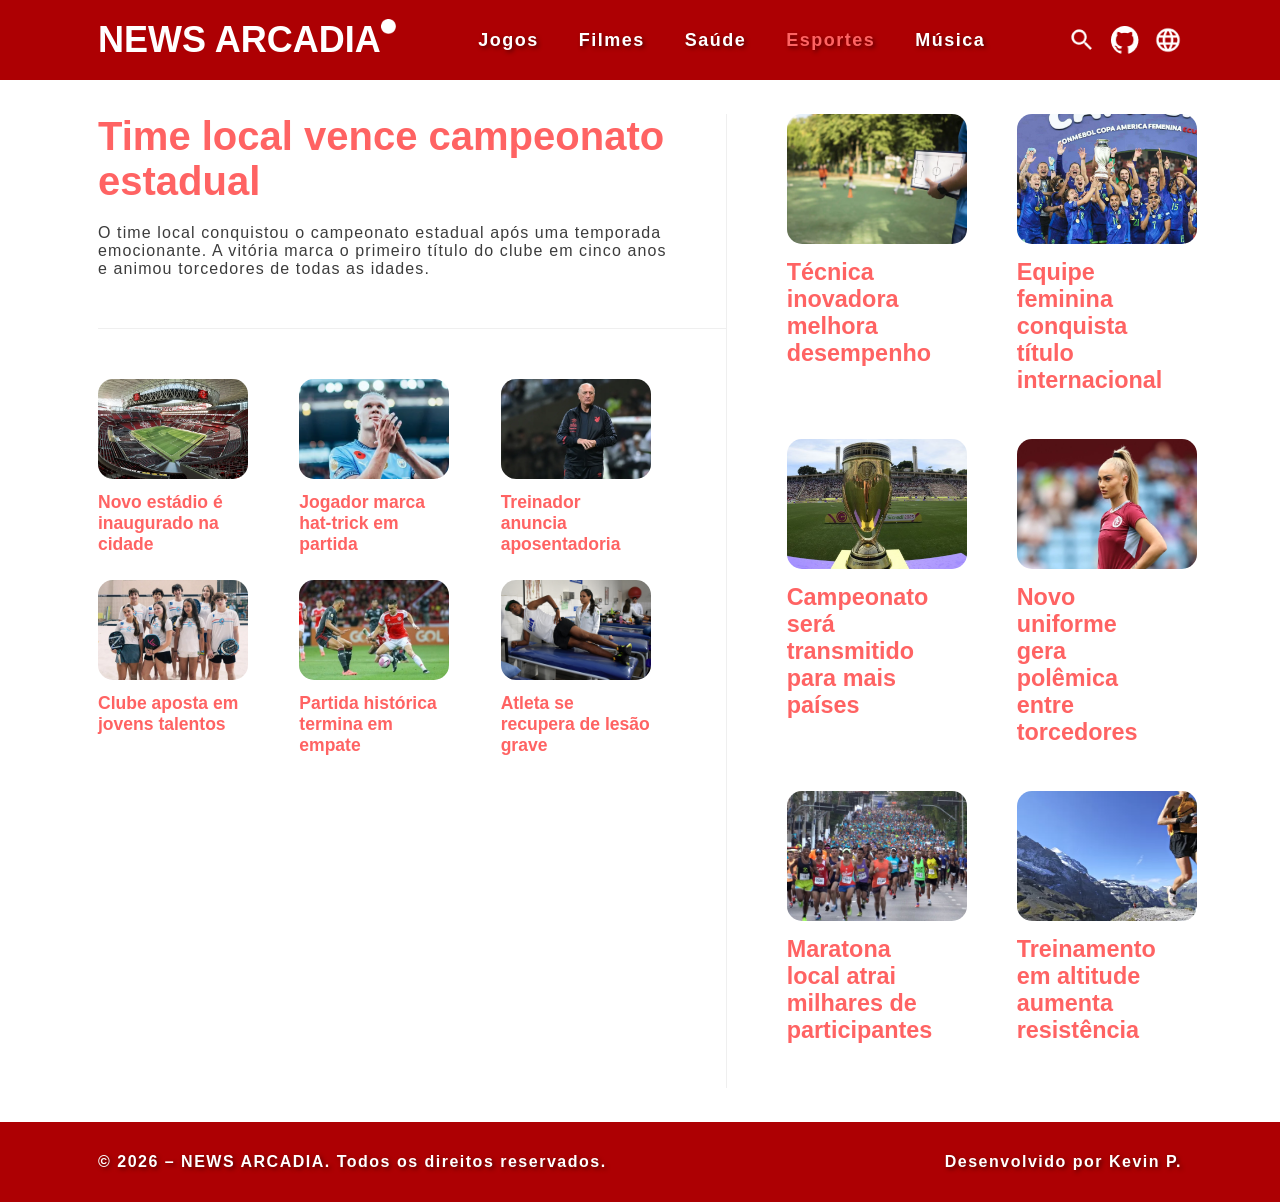
==== esportes.html @ 71076364 "Site pré-concluído Conectei a página index.html com todas as outras, na qual todas as categorias pos" ====
<!DOCTYPE html>
<html lang="pt-br">

<head>
    <meta charset="UTF-8">
    <meta name="viewport" content="width=device-width, initial-scale=1.0">
    <title>Esportes</title>
    <link rel="stylesheet" href="style.css">
    <link rel="stylesheet" href="esportes.css">
    <link rel="icon" type="image/png" href="./imagens/logo.webp">
</head>

<body>
    <header>
        <a href="./index.html">
            <div class="logo">
                <h1>NEWS ARCADIA</h1>
                <img src="./imagens/Ellipse 1.png" alt="Lua da logo do NEWS ARCADIA">
            </div>
        </a>
        <nav>
            <a href="./jogos.html">Jogos</a>
            <a href="./filmes.html">Filmes</a>
            <a href="./saude.html">Saúde</a>
            <a href="#">Esportes</a>
            <a href="./musica.html">Música</a>
        </nav>
        <div class="icones">
            <img src="./imagens/ic_baseline-search.png" alt="Lupa">
            <img src="./imagens/Vector.png" alt="Github">
            <img src="./imagens/material-symbols_language.png" alt="Globo">
        </div>
    </header>
    <main>
        <section>
            <article id="noticia-principal">
                <h2 class="esportes">Time local vence campeonato estadual</h2>
                <p>O time local conquistou o campeonato estadual após uma temporada emocionante. A vitória marca o
                    primeiro título do clube em cinco anos e animou torcedores de todas as idades.</p>
            </article>
            <div>
                <article>
                    <img src="./imagens/novo-estadio-flamengo-aspect-ratio-512-320.webp" alt="Estádio de futebol">
                    <h3 class="esportes">Novo estádio é inaugurado na cidade</h3>
                </article>
                <article>
                    <img src="./imagens/haaland-manchester-city-southampton-premier-league-e1729960691756.webp" alt="Jogador batendo palma">
                    <h3 class="esportes">Jogador marca hat-trick em partida</h3>
                </article>
                <article>
                    <img src="./imagens/felipao-5-1-.webp"
                        alt="Treinador de futebol">
                    <h3 class="esportes">Treinador anuncia aposentadoria</h3>
                </article>
            </div>
            <div>
                <article>
                    <img src="./imagens/1000353685-1000x600.webp" alt="Clube de futebol">
                    <h3 class="esportes">Clube aposta em jovens talentos</h3>
                </article>
                <article>
                    <img src="./imagens/cr69AND5NQeYy9abjDPeiqFKsO7JGijbdAUSHlBV.jpg" alt="Partida de futebol">
                    <h3 class="esportes">Partida histórica termina em empate</h3>
                </article>
                <article>
                    <img src="./imagens/sdfds.jpg"
                        alt="Atleta numa maca">
                    <h3 class="esportes">Atleta se recupera de lesão grave</h3>
                </article>
            </div>
        </section>
        <section>
            <div>
                <article>
                    <img src="./imagens/escolinha-de-futebol.webp" alt="Futebol">
                    <h3 class="esportes">Técnica inovadora melhora desempenho</h3>
                </article>
                <article>
                    <img src="./imagens/54696106578_e464baeb89_k-1-1-2-1-1.jpg" alt="Equipe feminina">
                    <h3 class="esportes">Equipe feminina conquista título internacional</h3>
                </article>
            </div>
            <div>
                <article>
                    <img src="./imagens/r1601617_1296x518_5-2.jpg" alt="Estádio de futebol">
                    <h3 class="esportes">Campeonato será transmitido para mais países</h3>
                </article>
                <article>
                    <img src="./imagens/uniforme-do-aston-villa-gruda-no-corpo-e-causa-constrangimento-para-jogadoras-1696519563088_v2_4x3.jpg" alt="Uniforme polêmico">
                    <h3 class="esportes">Novo uniforme gera polêmica entre torcedores</h3>
                </article>
            </div>
            <div>
                <article>
                    <img src="./imagens/maratona.jpg" alt="Maratona">
                    <h3 class="esportes">Maratona local atrai milhares de participantes</h3>
                </article>
                <article>
                    <img src="./imagens/135630984.webp" alt="Mulher correndo em lugar alto">
                    <h3 class="esportes">Treinamento em altitude aumenta resistência</h3>
                </article>
            </div>
        </section>

    </main>
    <footer>
        <p>© 2026 – NEWS ARCADIA. Todos os direitos reservados.</p>
        <p>Desenvolvido por Kevin P.</p>
    </footer>
</body>

</html>
---- style.css ----
* {
    margin: 0;
    padding: 0;
    font-family: 'Franklin Gothic Medium', 'Arial Narrow', Arial, sans-serif;
    box-sizing: border-box;
}

header {
    display: flex;
    height: 80px;
    justify-content: space-between;
    align-items: center;
    padding-left: 98px;
    padding-right: 98px;
}

header nav {
    display: flex;
    gap: 40px;
    font-weight: 800;
    font-size: 18px;
}

header nav a:first-child:hover {
    color: #ACC5FC;
}

header nav a:nth-child(2):hover {
    color: #F38D08;
}

header nav a:nth-child(3):hover {
    color: #60FF73;
}

header nav a:nth-child(4):hover {
    color: #FF6363;
}

header nav a:nth-child(5):hover {
    color: #FF2291;
}

header a .logo {
    display: flex;
    font-size: 18px;
    letter-spacing: 0px;
}

header a .logo img {
    max-width: 15px;
    max-height: 15px;
}

header a {
    text-decoration: none;
    color: #fff;
}

.icones {
    display: flex;
    gap: 15px;
}

.icones img {
    max-width: 28px;
    max-height: 28px;
}

header,
footer {
    background-color: #6D6D6D;
    color: #fff;
}

footer {
    height: 80px;
    display: flex;
    align-items: center;
    justify-content: space-between;
    padding: 0px 98px;
    font-weight: bold;
    text-shadow: 2px 2px 4px rgba(0, 0, 0, 0.5);
    letter-spacing: 1.5px;
}

header nav a {
    color: #fff;
    transition: 0.5s;
    text-decoration: none;
    letter-spacing: 1.5px;
    text-shadow: 2px 2px 4px rgba(0, 0, 0, 0.5);
}

main section:first-child img {
    border-radius: 15px;
    width: 150px;
    height: 100px;
    object-fit: cover;
}

main section:nth-child(2) img {
    border-radius: 15px;
    width: 180px;
    height: 130px;
    object-fit: cover;
}

.musica {
    color: #D30DAF;
}

.saude {
    color: #68C874;
}

.esportes {
    color: #FF6363;
}

.jogos {
    color: #0026CE;
}

.filmes {
    color: #C77100;
}

main {
    padding: 34px 98px;
    display: flex;
}

main section:first-child {
    max-width: 58%;
    border-right: 1px #4f4f4f17 solid;
}

main section:first-child #noticia-principal {
    padding-bottom: 50px;
    padding-right: 50px;
    letter-spacing: 1.1px;
    border-bottom: 1px #4f4f4f17 solid;
    margin-bottom: 50px;
    color: #3C3C3C;
}

main section:first-child div article {
    font-size: 15px ;
    width: 100%;
}

main section:first-child div {
    gap: 12%;
    padding-bottom: 25px;
    padding-right: 50px;
}


main section:nth-child(2){
    width: 100%;
    padding-left: 60px;
    max-width: 40%;
    font-size: 20px;
    height: 100%;
}

main section:nth-child(2) div {
    gap: 80px;
    padding-bottom: 12%;
    height: 100%;
}

main section:first-child div {
    display: flex;
    margin-right: 150px
}

main section:first-child #noticia-principal h2 {
    margin-bottom: 20px;
    font-size: 40px;
    letter-spacing: 0px;
}

main section:nth-child(2) div {
    display: flex;
}

main section article h3 {
    margin-top: 10px ;
}

main section article {
    transition: 0.3s;
    width: 100%;
}

main section div article {
    max-width: 150px;

}
main section article:hover{
    transform: scale(1.02);
    cursor: pointer;
}
---- esportes.css ----
header, footer {
    background: #AD0003;
}

header nav a:nth-child(4) {
    color: #FF6363;
}
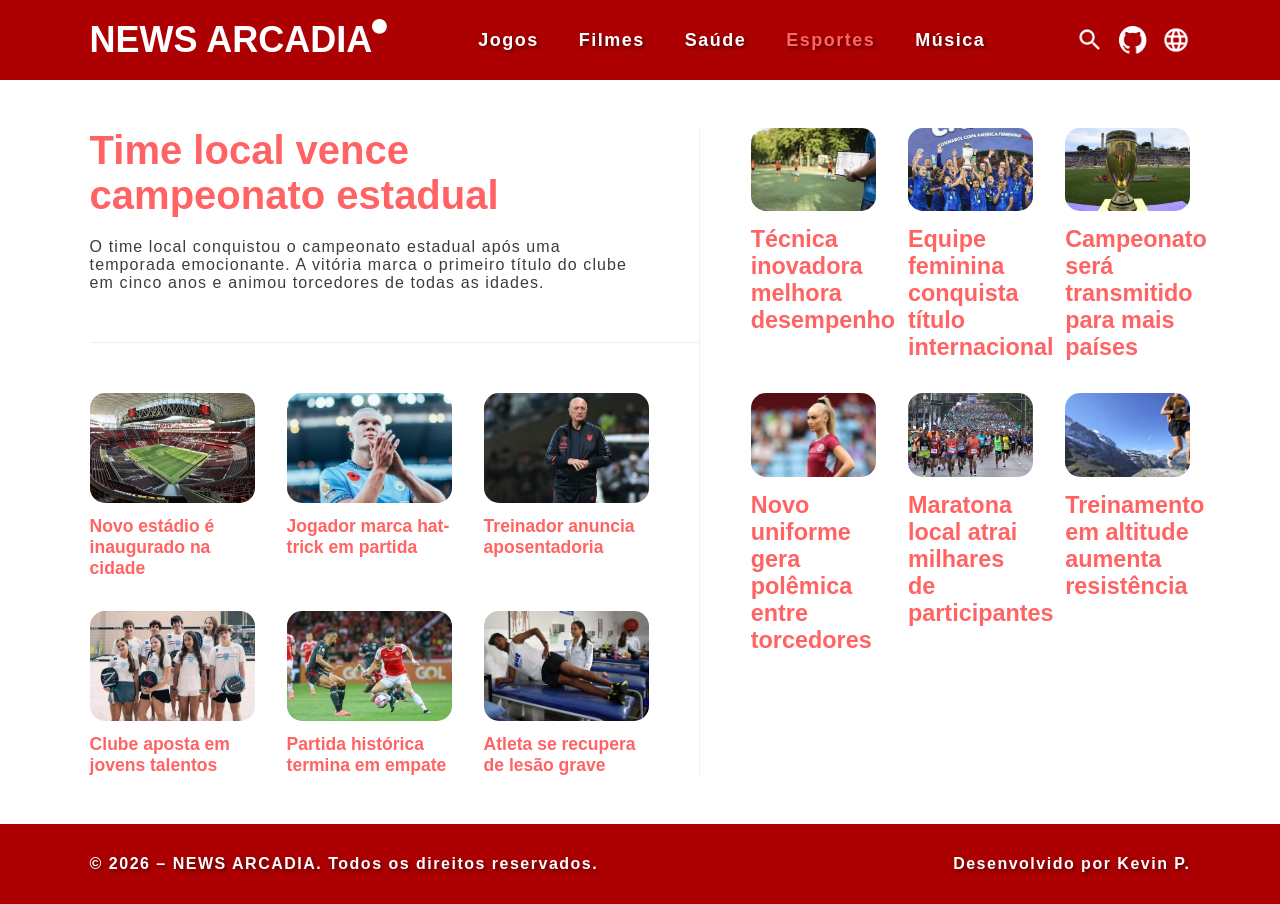
==== commit 15d795d7: "Responsividade finalizada A partir de CSS, media queries e mudança de display: flex pra display: gri" ====
--- a/esportes.html
+++ b/esportes.html
@@ -38,7 +38,7 @@
                 <p>O time local conquistou o campeonato estadual após uma temporada emocionante. A vitória marca o
                     primeiro título do clube em cinco anos e animou torcedores de todas as idades.</p>
             </article>
-            <div>
+            <div class="container-grid">
                 <article>
                     <img src="./imagens/novo-estadio-flamengo-aspect-ratio-512-320.webp" alt="Estádio de futebol">
                     <h3 class="esportes">Novo estádio é inaugurado na cidade</h3>
@@ -52,8 +52,6 @@
                         alt="Treinador de futebol">
                     <h3 class="esportes">Treinador anuncia aposentadoria</h3>
                 </article>
-            </div>
-            <div>
                 <article>
                     <img src="./imagens/1000353685-1000x600.webp" alt="Clube de futebol">
                     <h3 class="esportes">Clube aposta em jovens talentos</h3>
@@ -70,7 +68,7 @@
             </div>
         </section>
         <section>
-            <div>
+            <div class="container-grid">
                 <article>
                     <img src="./imagens/escolinha-de-futebol.webp" alt="Futebol">
                     <h3 class="esportes">Técnica inovadora melhora desempenho</h3>
@@ -79,8 +77,6 @@
                     <img src="./imagens/54696106578_e464baeb89_k-1-1-2-1-1.jpg" alt="Equipe feminina">
                     <h3 class="esportes">Equipe feminina conquista título internacional</h3>
                 </article>
-            </div>
-            <div>
                 <article>
                     <img src="./imagens/r1601617_1296x518_5-2.jpg" alt="Estádio de futebol">
                     <h3 class="esportes">Campeonato será transmitido para mais países</h3>
@@ -89,8 +85,6 @@
                     <img src="./imagens/uniforme-do-aston-villa-gruda-no-corpo-e-causa-constrangimento-para-jogadoras-1696519563088_v2_4x3.jpg" alt="Uniforme polêmico">
                     <h3 class="esportes">Novo uniforme gera polêmica entre torcedores</h3>
                 </article>
-            </div>
-            <div>
                 <article>
                     <img src="./imagens/maratona.jpg" alt="Maratona">
                     <h3 class="esportes">Maratona local atrai milhares de participantes</h3>
--- a/style.css
+++ b/style.css
@@ -5,13 +5,15 @@
     box-sizing: border-box;
 }
 
+body {
+    height: 100vh;
+}
+
 header {
     display: flex;
     height: 80px;
     justify-content: space-between;
     align-items: center;
-    padding-left: 98px;
-    padding-right: 98px;
 }
 
 header nav {
@@ -71,6 +73,7 @@
 footer {
     background-color: #6D6D6D;
     color: #fff;
+    padding: 2rem 7vw;
 }
 
 footer {
@@ -78,7 +81,6 @@
     display: flex;
     align-items: center;
     justify-content: space-between;
-    padding: 0px 98px;
     font-weight: bold;
     text-shadow: 2px 2px 4px rgba(0, 0, 0, 0.5);
     letter-spacing: 1.5px;
@@ -92,17 +94,25 @@
     text-shadow: 2px 2px 4px rgba(0, 0, 0, 0.5);
 }
 
+.container-grid {
+    display: grid;
+    grid-template-columns: repeat(auto-fit, minmax(120px, 1fr));
+    gap: clamp(1rem, 3vw, 2rem);
+}
+
 main section:first-child img {
     border-radius: 15px;
-    width: 150px;
-    height: 100px;
+    width: 100%;
+    height: auto;
+    aspect-ratio: 3 / 2;
     object-fit: cover;
 }
 
 main section:nth-child(2) img {
     border-radius: 15px;
-    width: 180px;
-    height: 130px;
+    width: 100%;
+    height: auto;
+    aspect-ratio: 3 / 2;
     object-fit: cover;
 }
 
@@ -127,8 +137,9 @@
 }
 
 main {
-    padding: 34px 98px;
-    display: flex;
+    padding: 2rem 7vw;
+    display: flex;
+    gap: 4vw;
 }
 
 main section:first-child {
@@ -143,37 +154,27 @@
     border-bottom: 1px #4f4f4f17 solid;
     margin-bottom: 50px;
     color: #3C3C3C;
+    word-wrap: break-word;
 }
 
 main section:first-child div article {
-    font-size: 15px ;
+    font-size: 15px;
     width: 100%;
 }
 
 main section:first-child div {
-    gap: 12%;
-    padding-bottom: 25px;
-    padding-right: 50px;
-}
-
-
-main section:nth-child(2){
-    width: 100%;
-    padding-left: 60px;
+    margin-right: 50px;
+}
+
+main section:nth-child(2) {
+    width: 100%;
     max-width: 40%;
     font-size: 20px;
     height: 100%;
 }
 
 main section:nth-child(2) div {
-    gap: 80px;
-    padding-bottom: 12%;
     height: 100%;
-}
-
-main section:first-child div {
-    display: flex;
-    margin-right: 150px
 }
 
 main section:first-child #noticia-principal h2 {
@@ -182,12 +183,8 @@
     letter-spacing: 0px;
 }
 
-main section:nth-child(2) div {
-    display: flex;
-}
-
 main section article h3 {
-    margin-top: 10px ;
+    margin-top: 10px;
 }
 
 main section article {
@@ -196,10 +193,72 @@
 }
 
 main section div article {
-    max-width: 150px;
-
-}
-main section article:hover{
+    flex: 1 1 30%;
+    max-width: 100%;
+}
+
+main section article:hover {
     transform: scale(1.02);
     cursor: pointer;
+}
+
+main section {
+    margin: 1rem 0px;
+}
+
+@media (max-width: 1000px) {
+    header {
+        flex-direction: column;
+        height: auto;
+        gap: 20px;
+        padding: 1rem 4vw;
+    }
+
+    header nav {
+        flex-wrap: wrap;
+        gap: 10px;
+    }
+
+    header a .logo {
+        font-size: 12px;
+    }
+
+    header nav a,
+    footer {
+        font-size: 12px;
+    }
+
+    main {
+        padding: 0.5rem 7vw;
+        flex-direction: column;
+        gap: 0;
+    }
+
+    main section:first-child {
+        border-bottom: 1px #4f4f4f17 solid !important;
+    }
+
+    main section:first-child div {
+        margin-right: 0;
+    }
+
+    main section:first-child #noticia-principal {
+        padding-right: 0;
+        text-align: center;
+    }
+
+    main section {
+        max-width: 100% !important;
+        border: none !important;
+        padding: 20px 0px !important;
+    }
+
+    main section .container-grid article {
+        font-size: 20px !important;
+    }
+
+    .container-grid {
+        grid-template-columns: repeat(auto-fit, minmax(200px, 1fr)) !important;
+    }
+
 }
